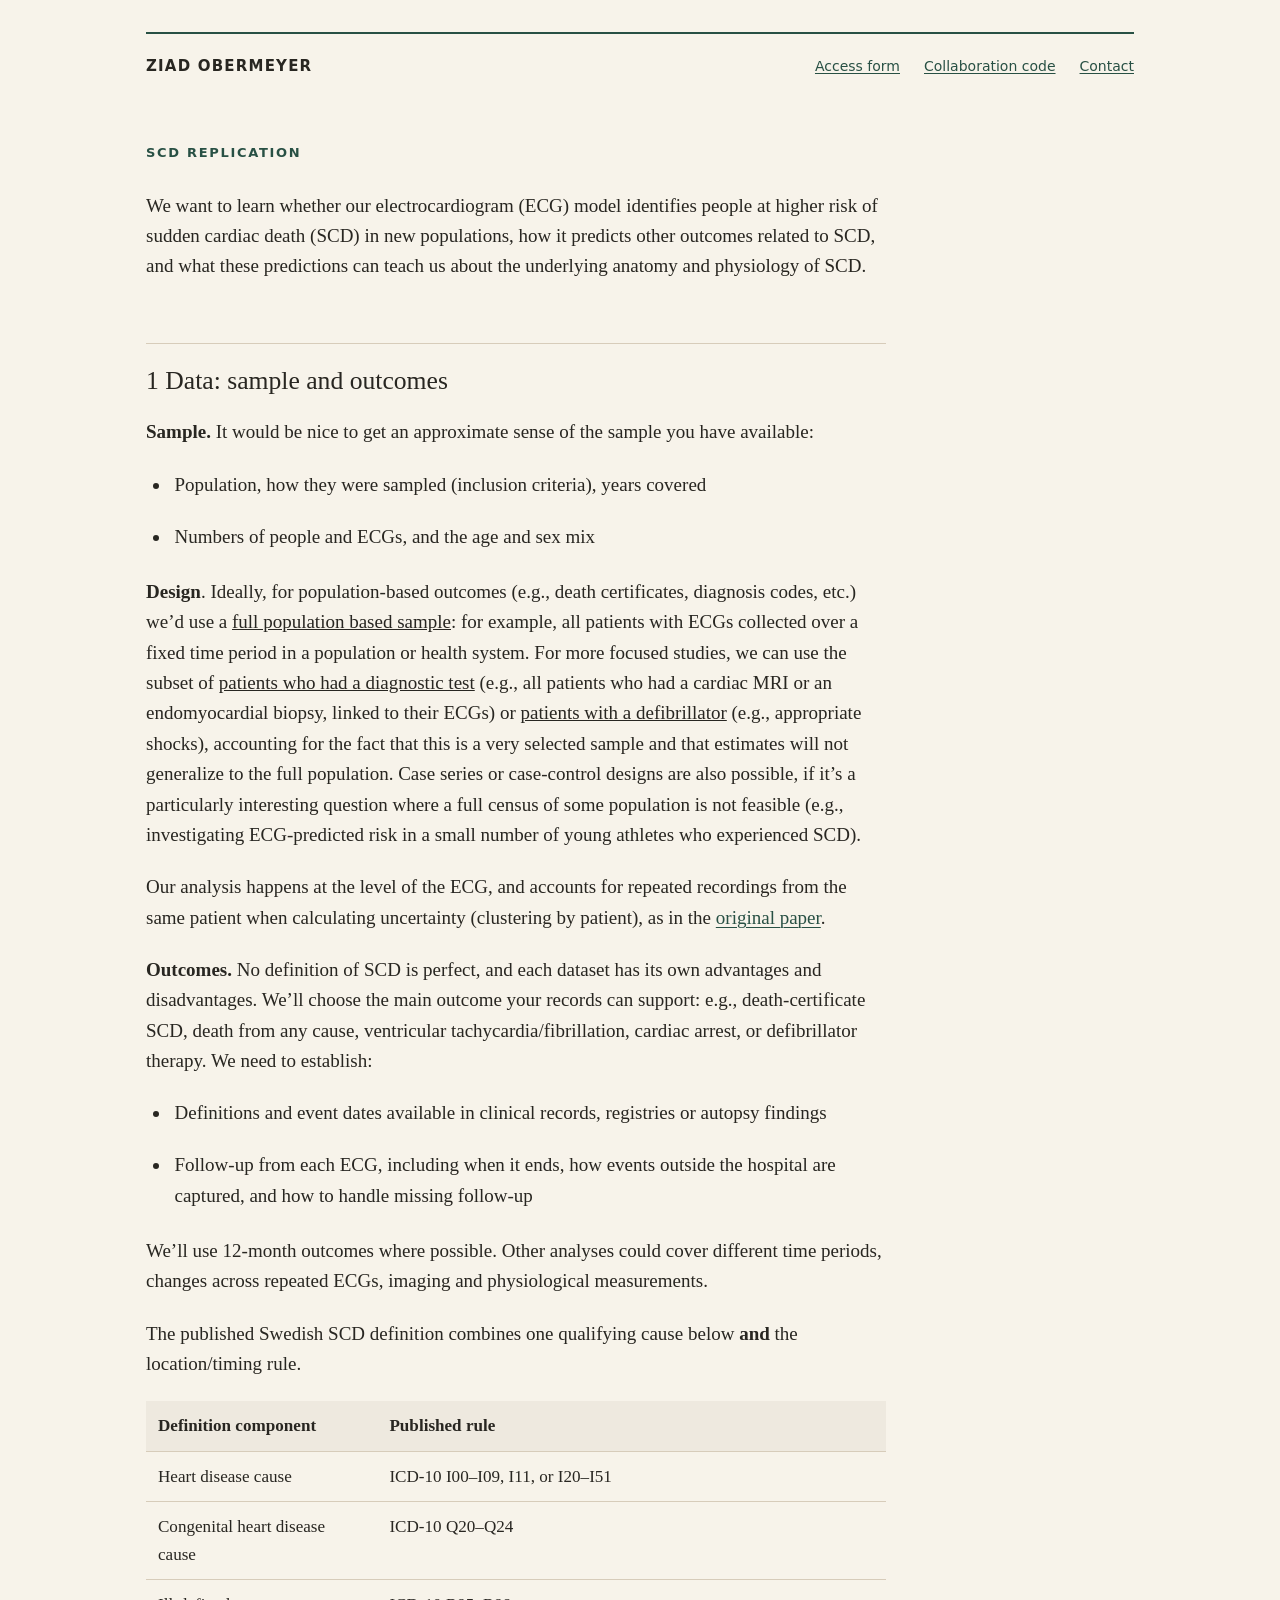
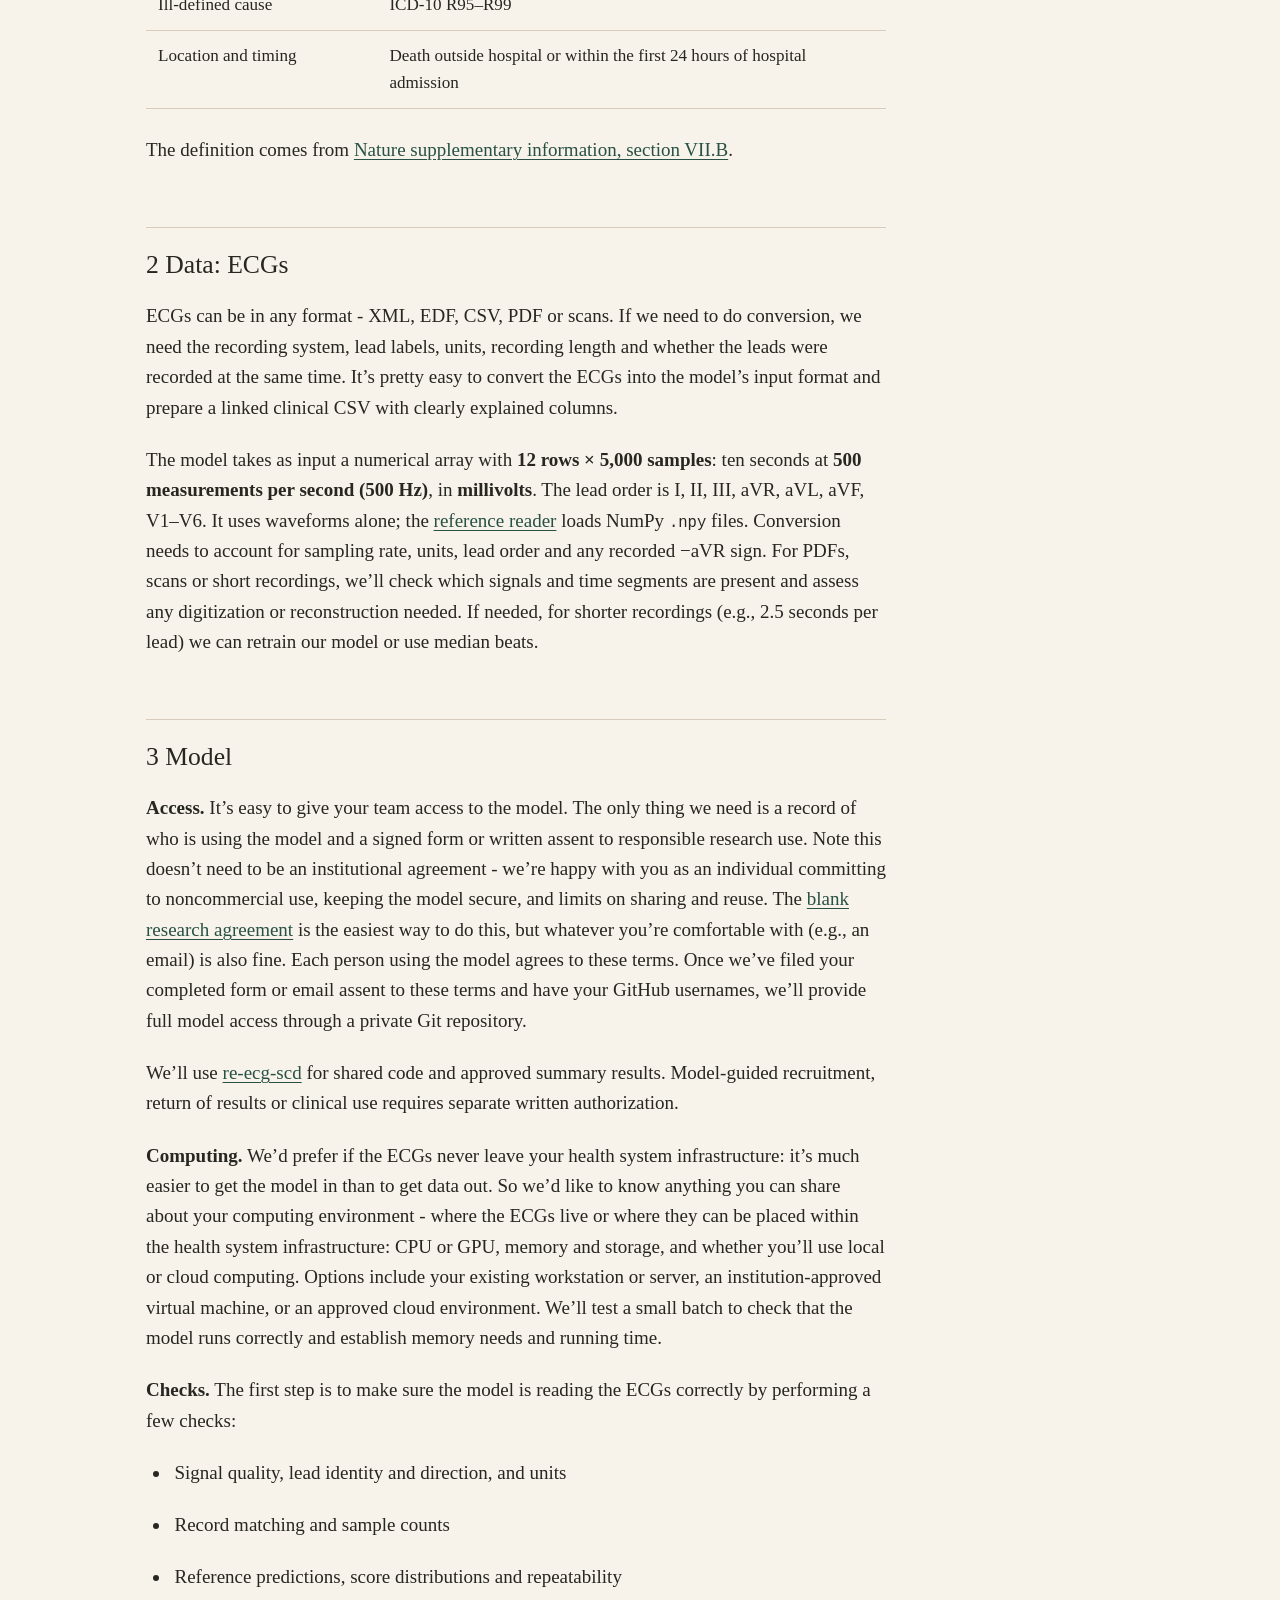
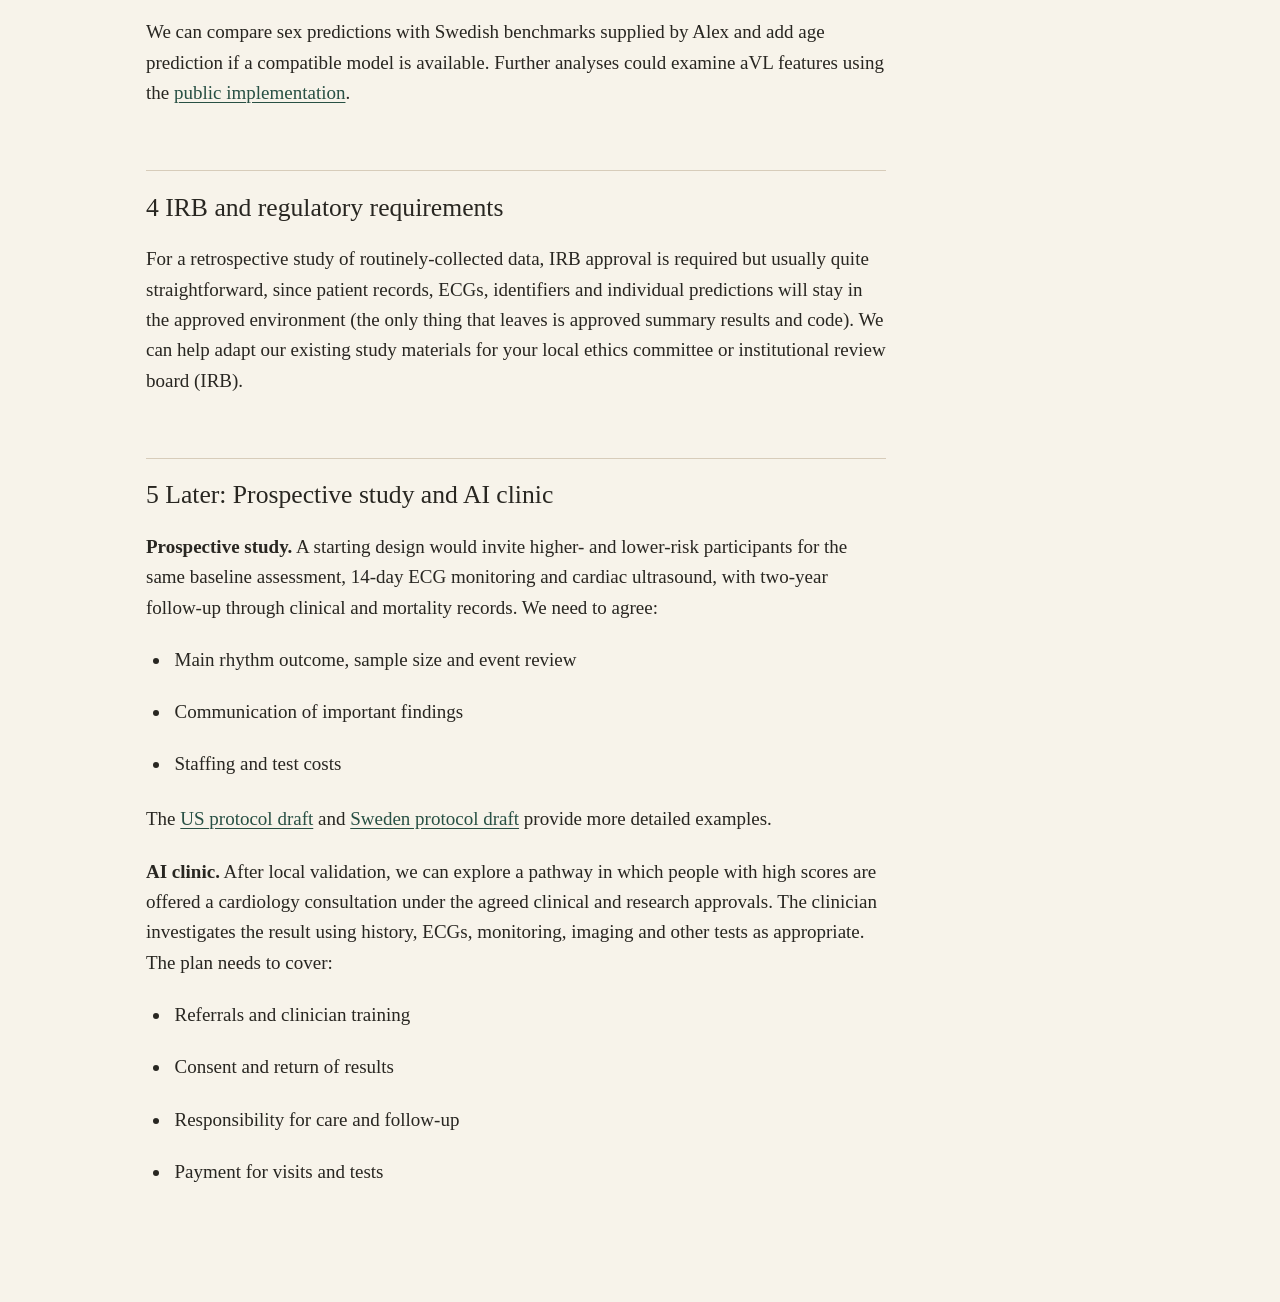
==== index.html @ 9b3d9dbc "Publish SCD replication collaboration protocol and access form" ====
<!doctype html>
<html lang="en"><head><meta charset="utf-8"><meta name="viewport" content="width=device-width, initial-scale=1"><meta http-equiv="refresh" content="0;url=scd-replication/"><title>Ziad Obermeyer</title><link rel="canonical" href="https://zobermeyer.github.io/scd-replication/"></head><body><a href="scd-replication/">SCD replication</a></body></html>
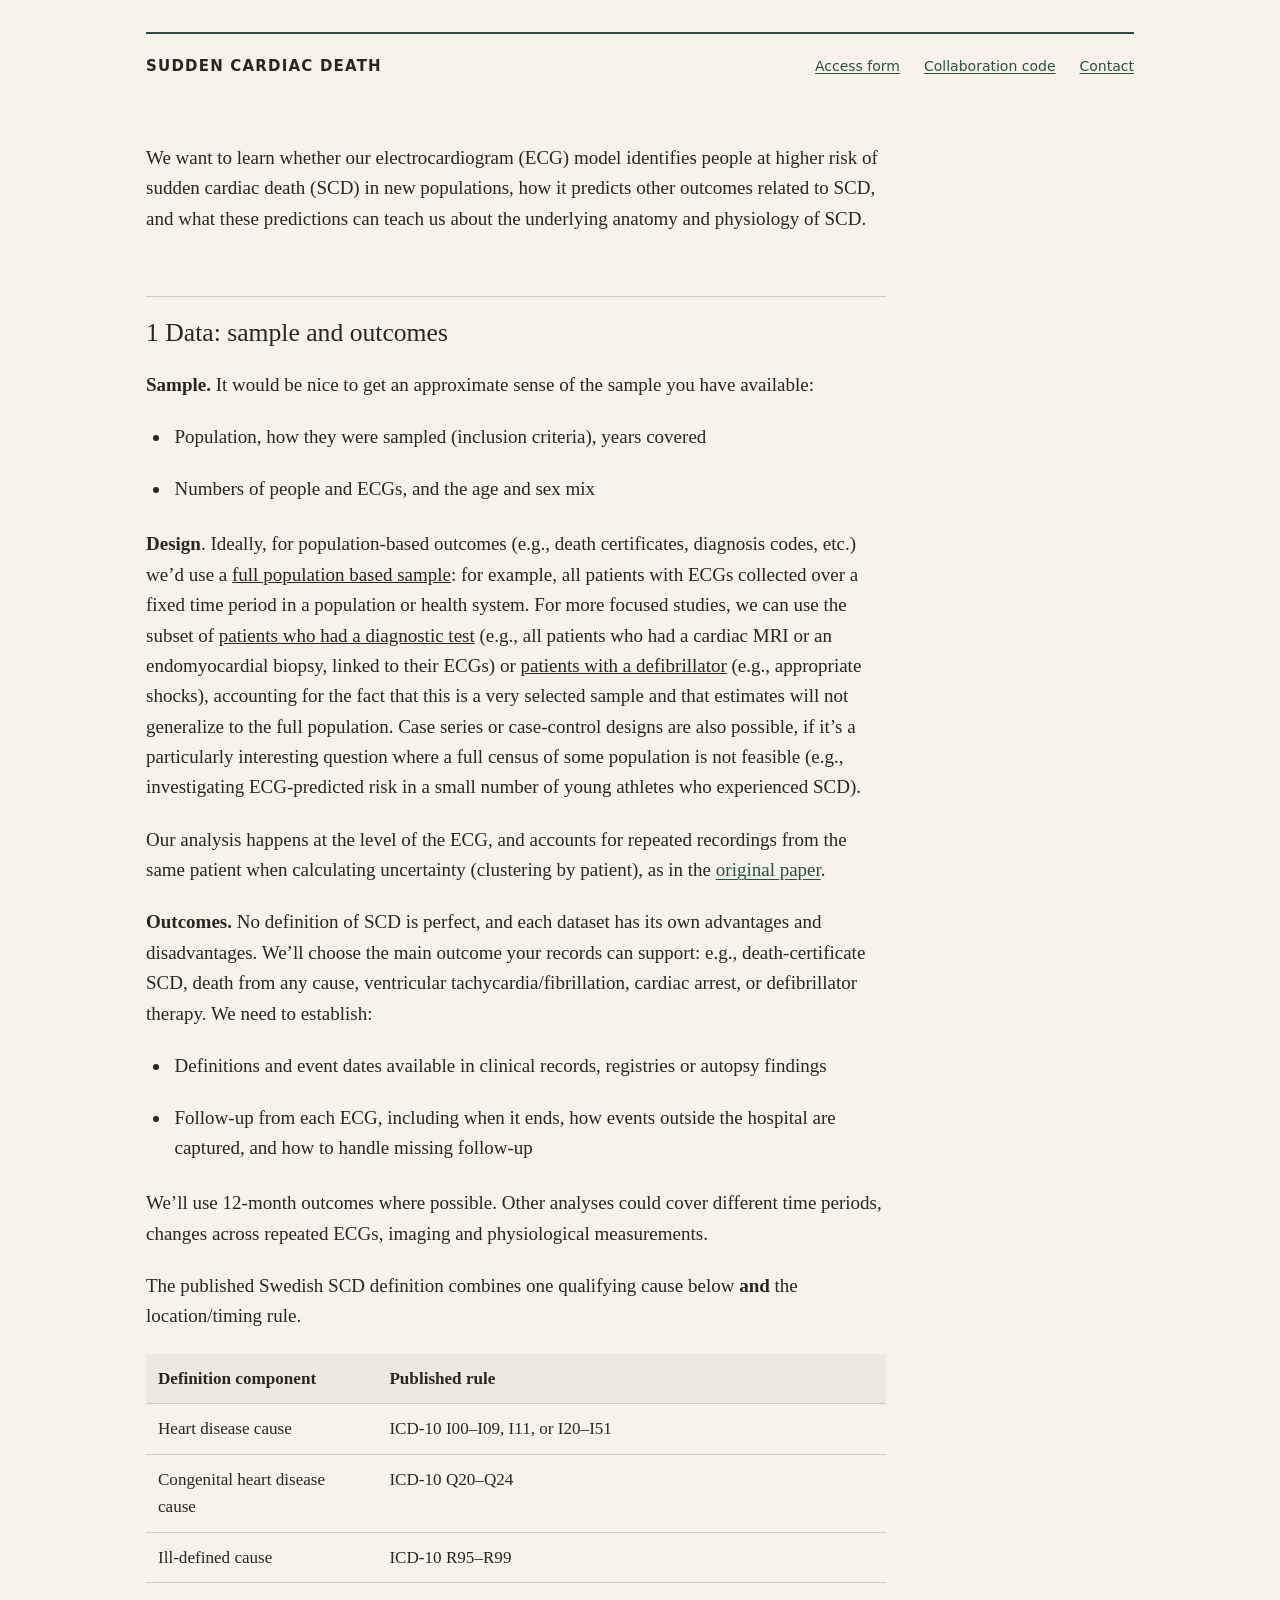
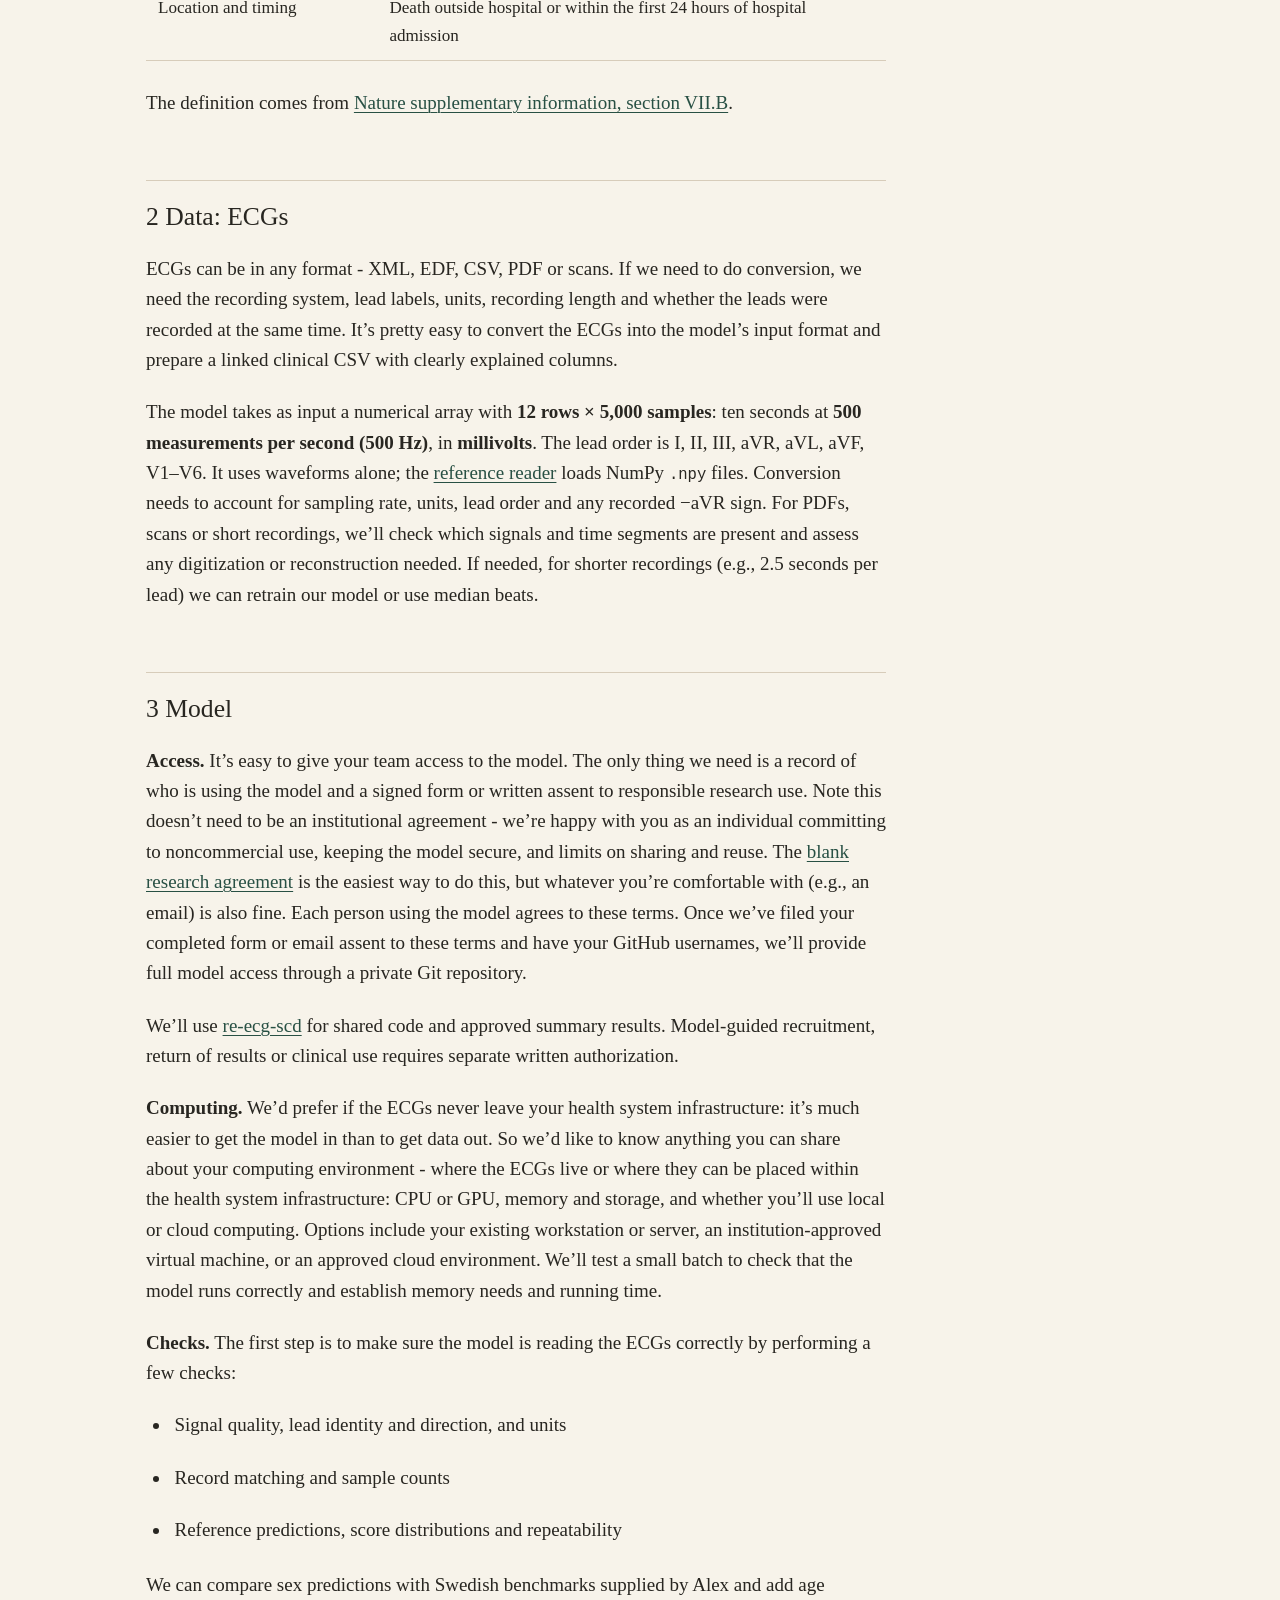
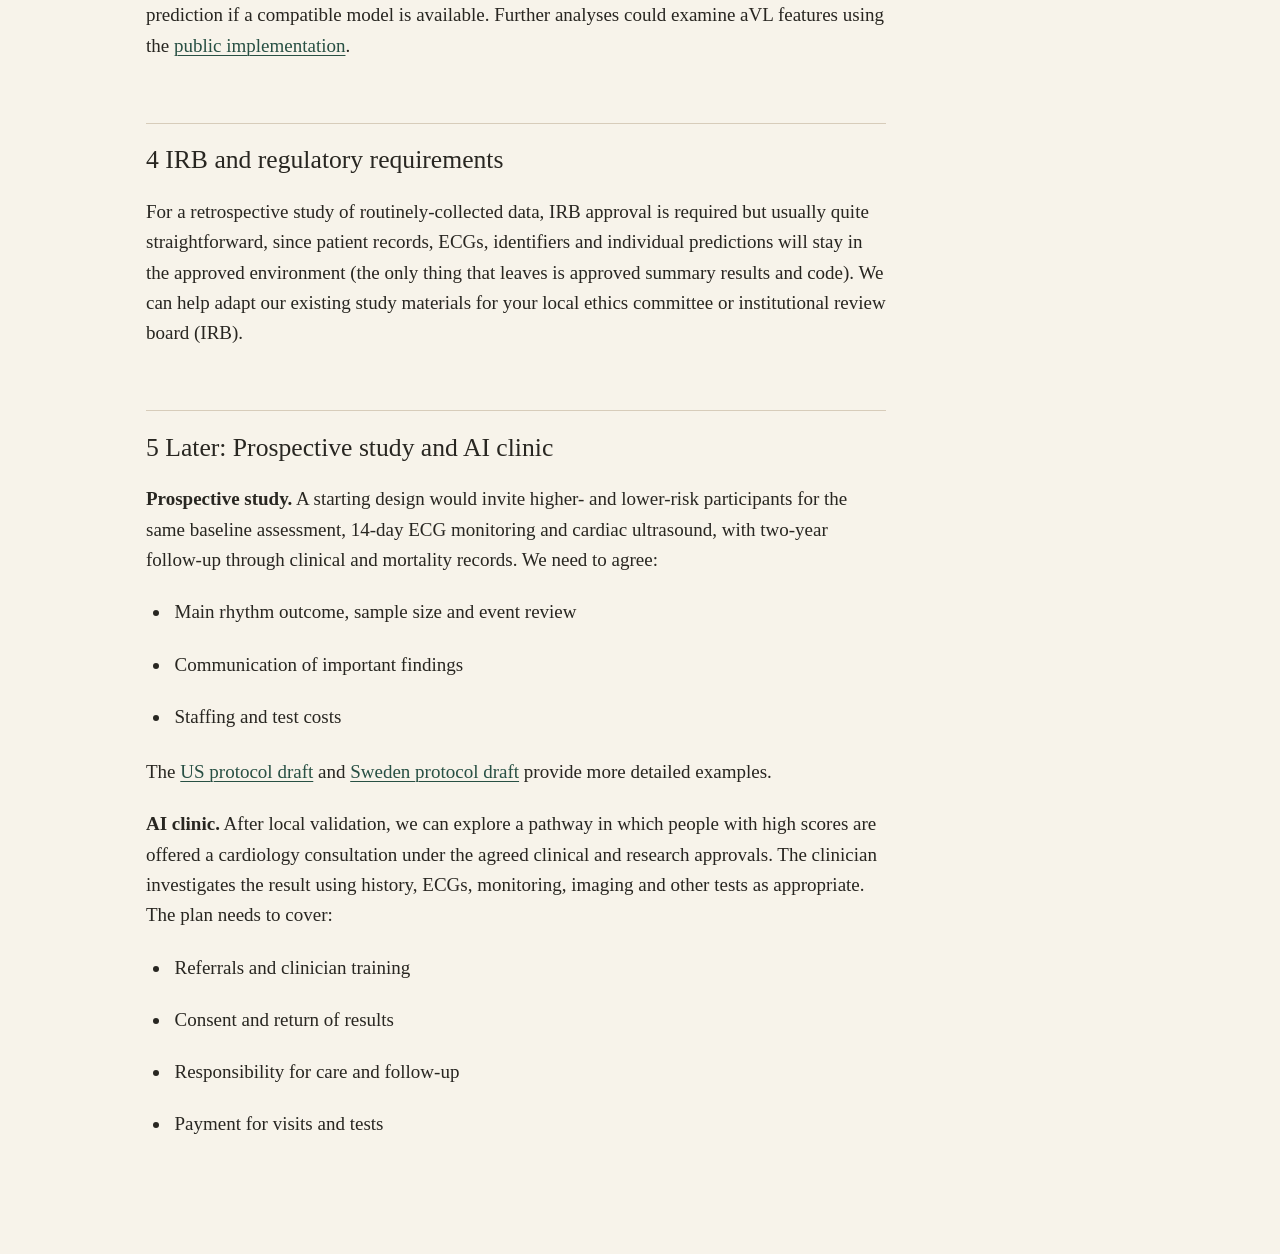
==== commit ffc5a289: "Use Sudden cardiac death as the site label" ====
--- a/index.html
+++ b/index.html
@@ -1,2 +1,2 @@
 <!doctype html>
-<html lang="en"><head><meta charset="utf-8"><meta name="viewport" content="width=device-width, initial-scale=1"><meta http-equiv="refresh" content="0;url=scd-replication/"><title>Ziad Obermeyer</title><link rel="canonical" href="https://zobermeyer.github.io/scd-replication/"></head><body><a href="scd-replication/">SCD replication</a></body></html>
+<html lang="en"><head><meta charset="utf-8"><meta name="viewport" content="width=device-width, initial-scale=1"><meta http-equiv="refresh" content="0;url=scd-replication/"><title>Sudden cardiac death</title><link rel="canonical" href="https://zobermeyer.github.io/scd-replication/"></head><body><a href="scd-replication/">Sudden cardiac death</a></body></html>
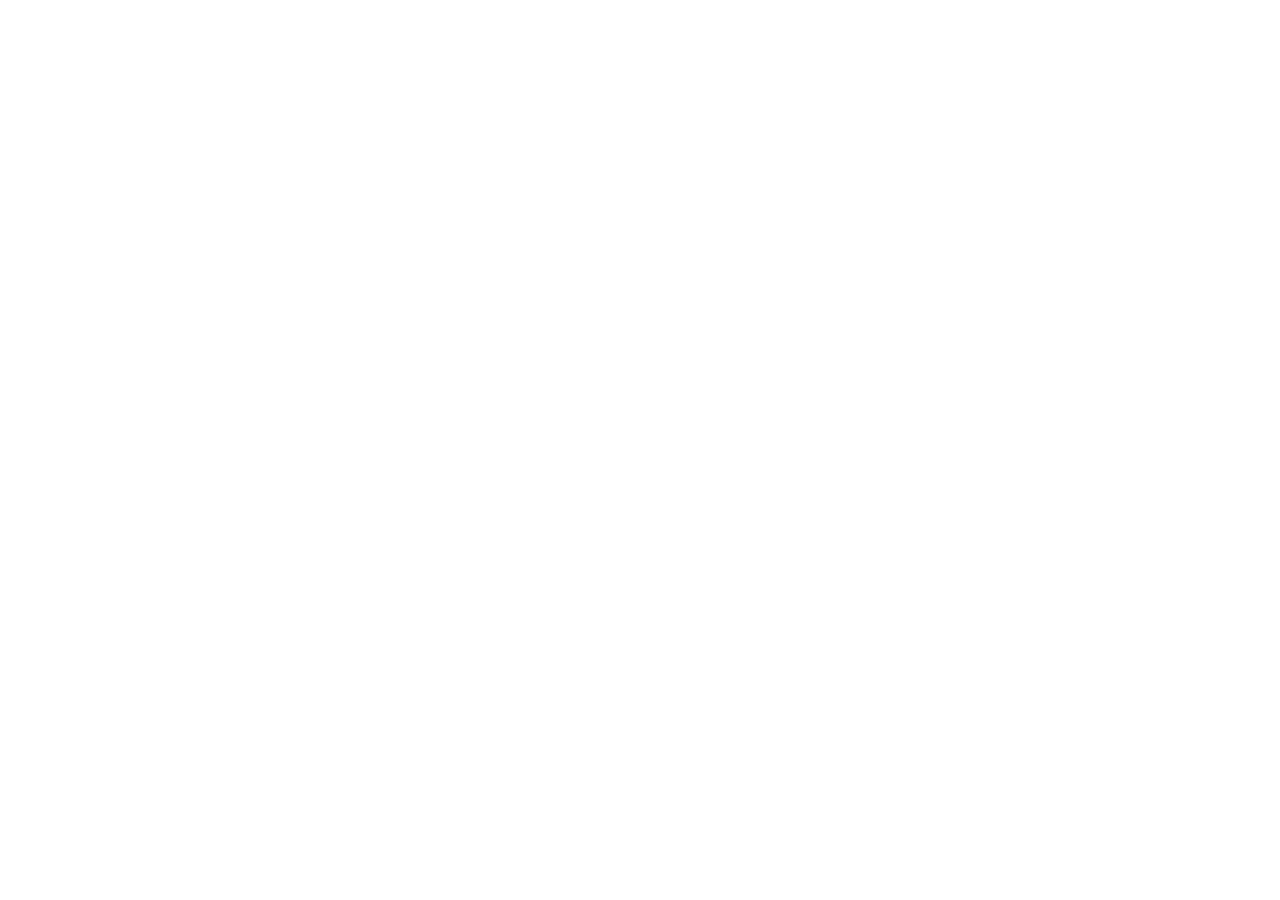
==== commit 0de6a9bd: "Redirect collaboration site to eccentric-health" ====
--- a/index.html
+++ b/index.html
@@ -1,2 +1,11 @@
 <!doctype html>
-<html lang="en"><head><meta charset="utf-8"><meta name="viewport" content="width=device-width, initial-scale=1"><meta http-equiv="refresh" content="0;url=scd-replication/"><title>Sudden cardiac death</title><link rel="canonical" href="https://zobermeyer.github.io/scd-replication/"></head><body><a href="scd-replication/">Sudden cardiac death</a></body></html>
+<html lang="en">
+<head>
+<meta charset="utf-8">
+<meta name="viewport" content="width=device-width, initial-scale=1">
+<title>Sudden cardiac death</title>
+<meta http-equiv="refresh" content="0; url=https://eccentric-health.github.io/scd-replication/">
+<link rel="canonical" href="https://eccentric-health.github.io/scd-replication/">
+</head>
+<body><p><a href="https://eccentric-health.github.io/scd-replication/">Sudden cardiac death</a></p></body>
+</html>
